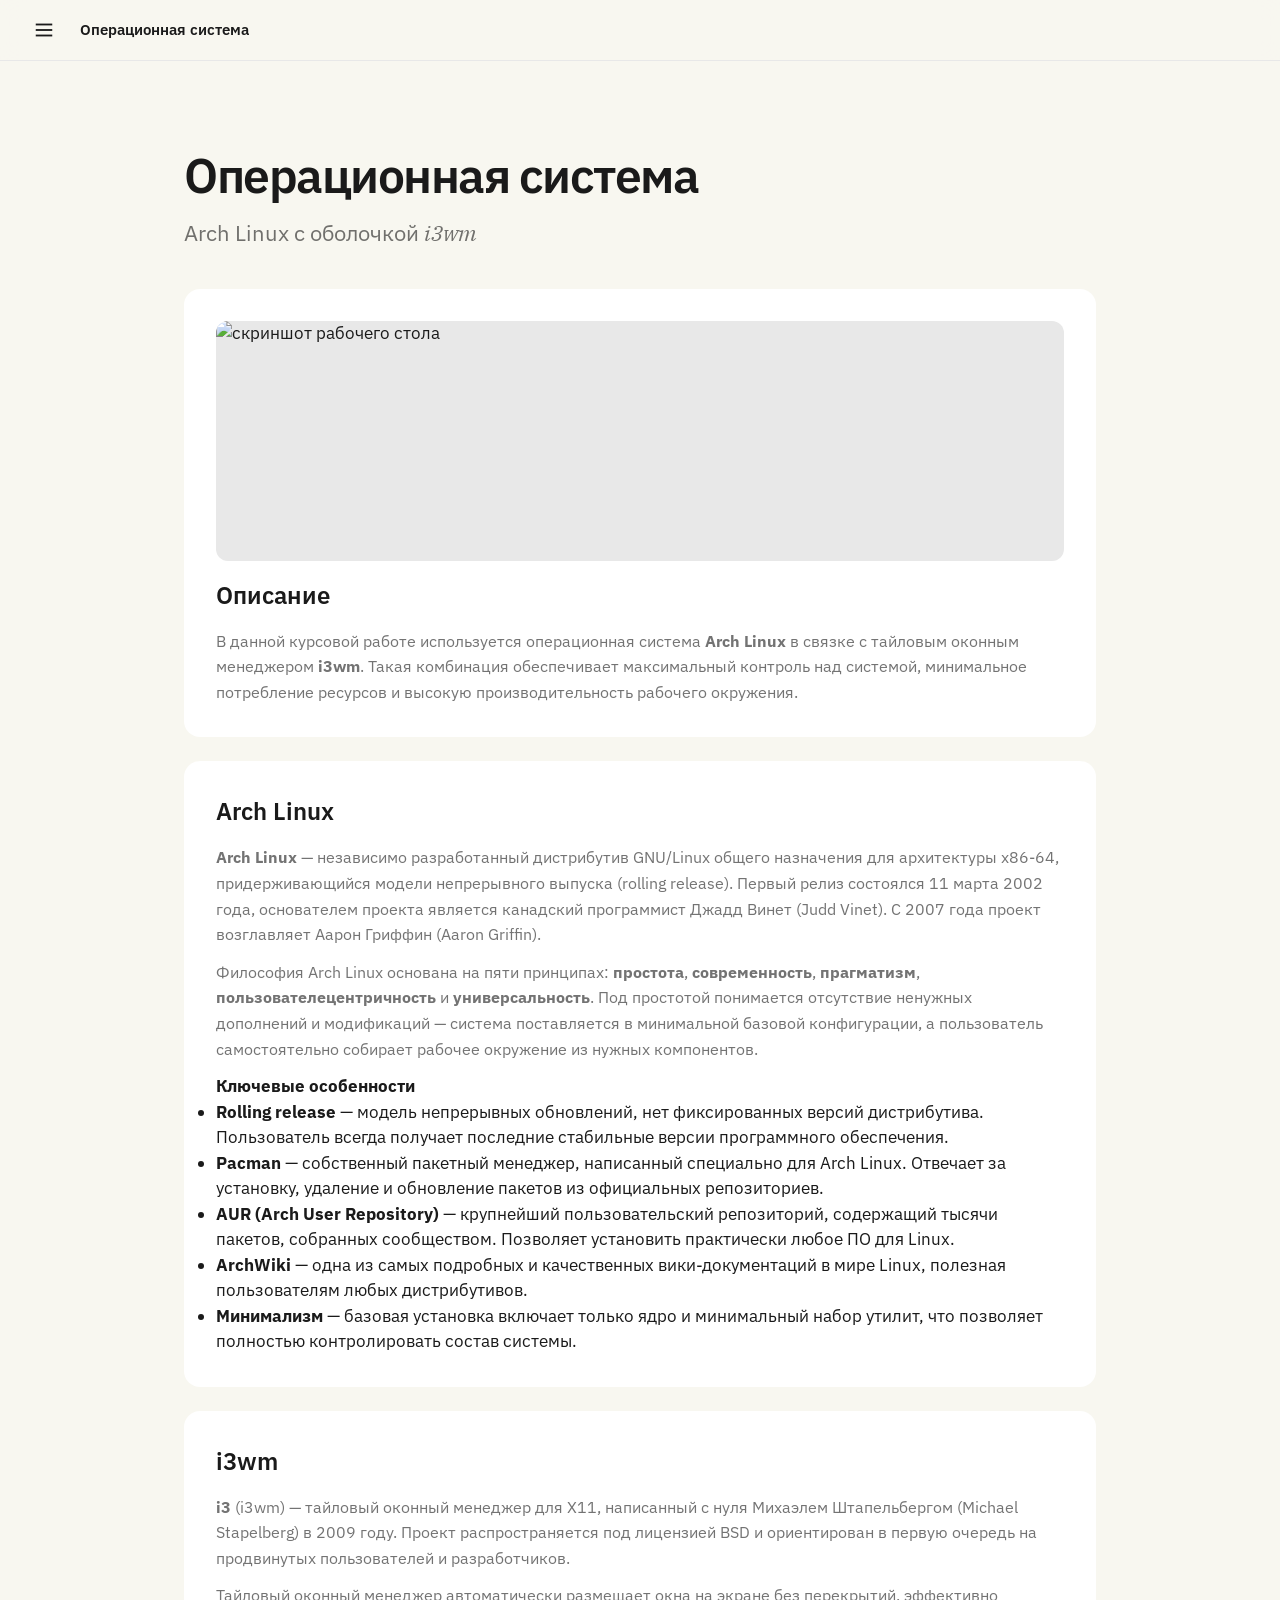
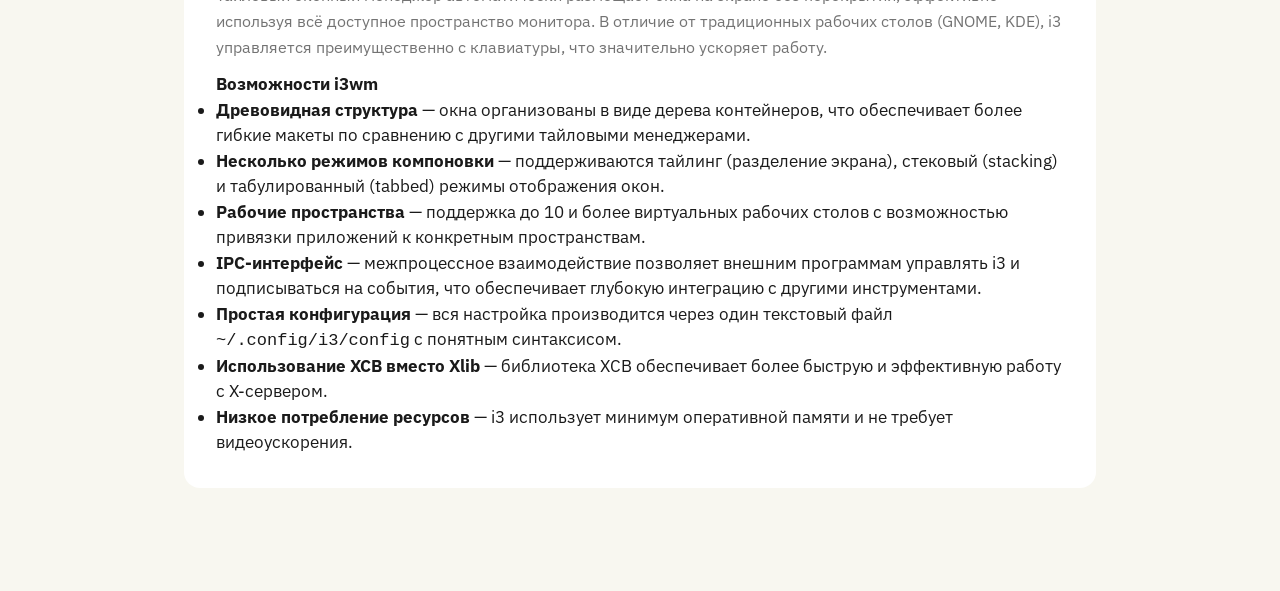
==== site/os.html @ 6e893426 "init" ====
<!DOCTYPE html>
<html lang="ru">
<head>
  <meta charset="UTF-8">
  <meta name="viewport" content="width=device-width, initial-scale=1.0">
  <title>Операционная система — Системное ПО</title>
  <link rel="stylesheet" href="css/style.css">
</head>
<body>

<input type="checkbox" id="sidebar-toggle" class="sidebar-toggle">
<label for="sidebar-toggle" class="sidebar-overlay"></label>

<nav class="sidebar">
  <label for="sidebar-toggle" class="sidebar__close">
    <svg viewBox="0 0 24 24" fill="none" stroke="currentColor" stroke-width="2"><line x1="18" y1="6" x2="6" y2="18"/><line x1="6" y1="6" x2="18" y2="18"/></svg>
  </label>
  <div class="sidebar__logo">Операционные системы</div>
  <div class="sidebar__subtitle">Курсовая работа</div>
  <ul class="sidebar__nav">
    <li><a href="index.html">Главная</a></li>
    <li><a href="os.html" class="active">Операционная система</a></li>
    <li><a href="disk.html">Разметка диска</a></li>
    <li><a href="topic1.html">Защита информации</a></li>
    <li><a href="topic2.html">Диагностика и мониторинг</a></li>
  </ul>
</nav>

<header class="topbar">
  <div class="topbar__inner">
    <label for="sidebar-toggle" class="topbar__menu-btn">
      <svg viewBox="0 0 24 24" fill="none" stroke="currentColor" stroke-width="2"><line x1="3" y1="6" x2="21" y2="6"/><line x1="3" y1="12" x2="21" y2="12"/><line x1="3" y1="18" x2="21" y2="18"/></svg>
    </label>
    <span class="topbar__title">Операционная система</span>
  </div>
</header>

<main class="main">
  <div class="hero">
    <h1 class="hero__title">Операционная система</h1>
    <p class="hero__subtitle">Arch Linux с оболочкой <em>i3wm</em></p>
  </div>

  <div class="content-block">
    <img src="img/placeholder.png" alt="скриншот рабочего стола" class="placeholder-img">
    <h3>Описание</h3>
    <p>В данной курсовой работе используется операционная система <strong>Arch Linux</strong> в связке с тайловым оконным менеджером <strong>i3wm</strong>. Такая комбинация обеспечивает максимальный контроль над системой, минимальное потребление ресурсов и высокую производительность рабочего окружения.</p>
  </div>

  <section id="arch">
  <div class="content-block">
    <h3>Arch Linux</h3>
    <p><strong>Arch Linux</strong> — независимо разработанный дистрибутив GNU/Linux общего назначения для архитектуры x86-64, придерживающийся модели непрерывного выпуска (rolling release). Первый релиз состоялся 11 марта 2002 года, основателем проекта является канадский программист Джадд Винет (Judd Vinet). С 2007 года проект возглавляет Аарон Гриффин (Aaron Griffin).</p>
    <p>Философия Arch Linux основана на пяти принципах: <strong>простота</strong>, <strong>современность</strong>, <strong>прагматизм</strong>, <strong>пользователецентричность</strong> и <strong>универсальность</strong>. Под простотой понимается отсутствие ненужных дополнений и модификаций — система поставляется в минимальной базовой конфигурации, а пользователь самостоятельно собирает рабочее окружение из нужных компонентов.</p>
    <h4>Ключевые особенности</h4>
    <ul>
      <li><strong>Rolling release</strong> — модель непрерывных обновлений, нет фиксированных версий дистрибутива. Пользователь всегда получает последние стабильные версии программного обеспечения.</li>
      <li><strong>Pacman</strong> — собственный пакетный менеджер, написанный специально для Arch Linux. Отвечает за установку, удаление и обновление пакетов из официальных репозиториев.</li>
      <li><strong>AUR (Arch User Repository)</strong> — крупнейший пользовательский репозиторий, содержащий тысячи пакетов, собранных сообществом. Позволяет установить практически любое ПО для Linux.</li>
      <li><strong>ArchWiki</strong> — одна из самых подробных и качественных вики-документаций в мире Linux, полезная пользователям любых дистрибутивов.</li>
      <li><strong>Минимализм</strong> — базовая установка включает только ядро и минимальный набор утилит, что позволяет полностью контролировать состав системы.</li>
    </ul>
  </div>
  </section>

  <section id="i3wm">
  <div class="content-block">
    <h3>i3wm</h3>
    <p><strong>i3</strong> (i3wm) — тайловый оконный менеджер для X11, написанный с нуля Михаэлем Штапельбергом (Michael Stapelberg) в 2009 году. Проект распространяется под лицензией BSD и ориентирован в первую очередь на продвинутых пользователей и разработчиков.</p>
    <p>Тайловый оконный менеджер автоматически размещает окна на экране без перекрытий, эффективно используя всё доступное пространство монитора. В отличие от традиционных рабочих столов (GNOME, KDE), i3 управляется преимущественно с клавиатуры, что значительно ускоряет работу.</p>
    <h4>Возможности i3wm</h4>
    <ul>
      <li><strong>Древовидная структура</strong> — окна организованы в виде дерева контейнеров, что обеспечивает более гибкие макеты по сравнению с другими тайловыми менеджерами.</li>
      <li><strong>Несколько режимов компоновки</strong> — поддерживаются тайлинг (разделение экрана), стековый (stacking) и табулированный (tabbed) режимы отображения окон.</li>
      <li><strong>Рабочие пространства</strong> — поддержка до 10 и более виртуальных рабочих столов с возможностью привязки приложений к конкретным пространствам.</li>
      <li><strong>IPC-интерфейс</strong> — межпроцессное взаимодействие позволяет внешним программам управлять i3 и подписываться на события, что обеспечивает глубокую интеграцию с другими инструментами.</li>
      <li><strong>Простая конфигурация</strong> — вся настройка производится через один текстовый файл <code>~/.config/i3/config</code> с понятным синтаксисом.</li>
      <li><strong>Использование XCB вместо Xlib</strong> — библиотека XCB обеспечивает более быструю и эффективную работу с X-сервером.</li>
      <li><strong>Низкое потребление ресурсов</strong> — i3 использует минимум оперативной памяти и не требует видеоускорения.</li>
    </ul>
  </div>
  </section>
</main>

</body>
</html>
---- site/css/style.css ----
@import url('https://fonts.googleapis.com/css2?family=IBM+Plex+Sans:ital,wght@0,400;0,500;0,600;0,700;1,400&family=IBM+Plex+Serif:ital,wght@0,400;1,400&display=swap');

*,
*::before,
*::after {
  margin: 0;
  padding: 0;
  box-sizing: border-box;
}

:root {
  --color-bg: #f8f7f0;
  --color-white: #ffffff;
  --color-black: #000000;
  --color-blue: #d3f7fa;
  --color-green: #c9f4d2;
  --color-yellow: #fff3cd;
  --color-orange: #ea8b0e;
  --color-purple: #999a86;
  --color-gray: #e8e8e8;
  --color-text: #1a1a1a;
  --color-text-muted: rgba(0, 0, 0, 0.55);
  --font-main: 'IBM Plex Sans', sans-serif;
  --font-serif: 'IBM Plex Serif', serif;
  --sidebar-width: 280px;
  --content-max: 960px;
}

html {
  scroll-behavior: smooth;
}

body {
  font-family: var(--font-main);
  font-size: 17px;
  line-height: 1.5;
  color: var(--color-text);
  background: var(--color-bg);
}

a {
  color: var(--color-purple);
  text-decoration: none;
  transition: color 0.2s;
}

a:hover {
  color: var(--color-orange);
}

img {
  max-width: 100%;
  height: auto;
  display: block;
}

.sidebar-overlay {
  position: fixed;
  inset: 0;
  background: rgba(0, 0, 0, 0.4);
  z-index: 90;
  opacity: 0;
  visibility: hidden;
  transition: opacity 0.3s, visibility 0.3s;
}

.sidebar-toggle:checked ~ .sidebar-overlay {
  opacity: 1;
  visibility: visible;
}

.sidebar {
  position: fixed;
  top: 0;
  left: 0;
  width: var(--sidebar-width);
  height: 100vh;
  background: var(--color-white);
  z-index: 100;
  transform: translateX(-100%);
  transition: transform 0.3s ease;
  display: flex;
  flex-direction: column;
  padding: 32px 24px;
  overflow-y: auto;
}

.sidebar-toggle:checked ~ .sidebar {
  transform: translateX(0);
}

.sidebar-toggle {
  display: none;
}

.sidebar__logo {
  font-size: 20px;
  font-weight: 600;
  margin-bottom: 8px;
  color: var(--color-text);
}

.sidebar__subtitle {
  font-size: 13px;
  color: var(--color-text-muted);
  margin-bottom: 32px;
  line-height: 1.4;
}

.sidebar__nav {
  list-style: none;
  display: flex;
  flex-direction: column;
  gap: 4px;
}

.sidebar__nav li a {
  display: block;
  padding: 10px 14px;
  border-radius: 8px;
  font-size: 15px;
  font-weight: 500;
  color: var(--color-text);
  transition: background 0.2s, color 0.2s;
}

.sidebar__nav li a:hover {
  background: var(--color-bg);
  color: var(--color-purple);
}

.sidebar__nav li a.active {
  background: var(--color-black);
  color: var(--color-white);
}

.sidebar__close {
  position: absolute;
  top: 24px;
  right: 20px;
  width: 32px;
  height: 32px;
  cursor: pointer;
  display: flex;
  align-items: center;
  justify-content: center;
  border-radius: 6px;
  transition: background 0.2s;
}

.sidebar__close:hover {
  background: var(--color-bg);
}

.sidebar__close svg {
  width: 20px;
  height: 20px;
}

.topbar {
  position: sticky;
  top: 0;
  z-index: 50;
  background: rgba(248, 247, 240, 0.9);
  backdrop-filter: blur(12px);
  border-bottom: 1px solid var(--color-gray);
  padding: 0 24px;
}

.topbar__inner {
  height: 60px;
  display: flex;
  align-items: center;
  gap: 16px;
}

.topbar__menu-btn {
  width: 40px;
  height: 40px;
  cursor: pointer;
  display: flex;
  align-items: center;
  justify-content: center;
  border-radius: 8px;
  transition: background 0.2s;
  flex-shrink: 0;
}

.topbar__menu-btn:hover {
  background: var(--color-gray);
}

.topbar__menu-btn svg {
  width: 22px;
  height: 22px;
}

.topbar__title {
  font-size: 15px;
  font-weight: 600;
  white-space: nowrap;
  overflow: hidden;
  text-overflow: ellipsis;
}

.main {
  max-width: var(--content-max);
  margin: 0 auto;
  padding: 40px 24px 80px;
}

.hero {
  padding: 48px 0 40px;
}

.hero__title {
  font-size: 48px;
  font-weight: 600;
  line-height: 1.1;
  letter-spacing: -1.5px;
  margin-bottom: 16px;
}

.hero__subtitle {
  font-size: 22px;
  font-weight: 400;
  color: var(--color-text-muted);
  line-height: 1.4;
  max-width: 600px;
}

.hero__subtitle em {
  font-family: var(--font-serif);
  font-style: italic;
}

.profile {
  display: flex;
  align-items: center;
  gap: 24px;
  padding: 32px;
  background: var(--color-white);
  border-radius: 16px;
  margin-bottom: 40px;
}

.profile__photo {
  width: 150px;
  height: 150px;
  border-radius: 50%;
  background: white;
  flex-shrink: 0;
  display: flex;
  align-items: center;
  justify-content: center;
  font-size: 13px;
  color: var(--color-text-muted);
  overflow: hidden;
}

.profile__photo img {
  width: 114px;
  height: 100%;
  object-fit: cover;
}

.profile__info h2 {
  font-size: 24px;
  font-weight: 600;
  margin-bottom: 6px;
}

.profile__info p {
  font-size: 16px;
  color: var(--color-text-muted);
  line-height: 1.5;
}

.section-grid {
  display: grid;
  grid-template-columns: repeat(2, 1fr);
  gap: 20px;
  margin-bottom: 40px;
}

.card {
  background: var(--color-white);
  border-radius: 16px;
  padding: 28px 24px;
  transition: transform 0.2s, box-shadow 0.2s;
  display: flex;
  flex-direction: column;
  text-decoration: none;
  color: var(--color-text);
}

.card:hover {
  transform: translateY(-4px);
  box-shadow: 0 12px 32px rgba(0, 0, 0, 0.08);
  color: var(--color-text);
}

.card--blue { background: var(--color-blue); }
.card--green { background: var(--color-green); }
.card--yellow { background: var(--color-yellow); }

.card__icon {
  width: 48px;
  height: 48px;
  border-radius: 12px;
  background: rgba(0, 0, 0, 0.06);
  margin-bottom: 16px;
  display: flex;
  align-items: center;
  justify-content: center;
  font-size: 22px;
}

.card__title {
  font-size: 20px;
  font-weight: 600;
  margin-bottom: 8px;
  line-height: 1.3;
  color: var(--color-text);
  text-decoration: none;
}

.card__title:hover {
  color: var(--color-purple);
}

.card__desc {
  font-size: 15px;
  color: var(--color-text-muted);
  line-height: 1.5;
  display: flex;
  flex-wrap: wrap;
  gap: 6px;
  margin-top: auto;
}

.card__btn {
  display: inline-block;
  padding: 4px 12px;
  border-radius: 6px;
  background: rgba(0, 0, 0, 0.06);
  font-size: 13px;
  font-weight: 500;
  color: var(--color-text);
  transition: background 0.2s, transform 0.15s;
}

.card__btn:hover {
  transform: scale(1.05);
}

.card__btn--blue {
  background: #bde0fe;
  color: #1d3557;
}

.card__btn--green {
  background: #b7e4c7;
  color: #1b4332;
}

.card__btn--orange {
  background: #ffd6a5;
  color: #6b3a00;
}

.card__btn--purple {
  background: #d0bfff;
  color: #2b1a6e;
}

.card__btn--pink {
  background: #ffc8dd;
  color: #6b2040;
}

.card__btn--teal {
  background: #99e2d0;
  color: #0b4f3e;
}

.card__btn--red {
  background: #ffb3b3;
  color: #7a1a1a;
}

.card__btn--yellow {
  background: #ffe066;
  color: #5c4800;
}

.card__icon img {
  width: 28px;
  height: 28px;
  object-fit: contain;
}

.section {
  margin-bottom: 48px;
}

.section__title {
  font-size: 36px;
  font-weight: 600;
  line-height: 1.15;
  letter-spacing: -1px;
  margin-bottom: 12px;
}

.section__desc {
  font-size: 18px;
  color: var(--color-text-muted);
  line-height: 1.5;
  margin-bottom: 24px;
  max-width: 700px;
}

.local-nav {
  display: flex;
  gap: 8px;
  flex-wrap: wrap;
  margin-bottom: 32px;
  padding: 6px;
  background: var(--color-white);
  border-radius: 12px;
  width: fit-content;
}

.local-nav a {
  padding: 8px 18px;
  border-radius: 8px;
  font-size: 14px;
  font-weight: 500;
  color: var(--color-text);
  transition: background 0.2s, color 0.2s;
}

.local-nav a:hover {
  background: var(--color-bg);
}

.local-nav a.active {
  background: var(--color-black);
  color: var(--color-white);
}

.page-with-sidenav {
  display: grid;
  grid-template-columns: 160px 1fr;
  gap: 32px;
  align-items: start;
}

.local-nav--side {
  position: sticky;
  top: 76px;
  flex-direction: column;
  width: auto;
  margin-bottom: 0;
  padding: 12px 8px;
  align-self: start;
}

.local-nav--side a {
  padding: 8px 14px;
  font-size: 13px;
  white-space: nowrap;
  border-left: 3px solid transparent;
  border-radius: 0 8px 8px 0;
  transition: background 0.3s, color 0.3s, border-color 0.3s;
}

.local-nav--side a.active {
  background: var(--color-black);
  color: var(--color-white);
  border-left-color: var(--color-orange);
}

.local-nav--side a:not(.active):hover {
  background: var(--color-gray);
  border-left-color: var(--color-gray);
}

.page-content {
  min-width: 0;
}

@media (max-width: 768px) {
  .page-with-sidenav {
    grid-template-columns: 1fr;
  }

  .local-nav--side {
    position: static;
    flex-direction: row;
    flex-wrap: wrap;
  }
}

.content-block {
  background: var(--color-white);
  border-radius: 16px;
  padding: 32px;
  margin-bottom: 24px;
}

.content-block h3 {
  font-size: 24px;
  font-weight: 600;
  margin-bottom: 16px;
}

.content-block p {
  font-size: 16px;
  line-height: 1.6;
  color: var(--color-text-muted);
  margin-bottom: 12px;
}

.content-block p:last-child {
  margin-bottom: 0;
}

.placeholder-img {
  width: 100%;
  min-height: 240px;
  background: var(--color-gray);
  border-radius: 12px;
  object-fit: cover;
  margin-bottom: 16px;
}

.placeholder-img--sm {
  min-height: 160px;
}

.two-col {
  display: grid;
  grid-template-columns: 1fr 1fr;
  gap: 24px;
  margin-bottom: 24px;
}

.info-row {
  display: flex;
  gap: 12px;
  align-items: baseline;
  padding: 10px 0;
  border-bottom: 1px solid var(--color-gray);
  font-size: 15px;
}

.info-row__label {
  font-weight: 600;
  white-space: nowrap;
  min-width: 140px;
}

.info-row__value {
  color: var(--color-text-muted);
}

.pros-cons {
  display: grid;
  grid-template-columns: 1fr 1fr;
  gap: 20px;
  margin-top: 16px;
}

.pros-cons__col h4 {
  font-size: 16px;
  font-weight: 600;
  margin-bottom: 8px;
}

.pros-cons__col ul {
  list-style: none;
  font-size: 15px;
  color: var(--color-text-muted);
}

.pros-cons__col ul li {
  padding: 4px 0;
  padding-left: 20px;
  position: relative;
}

.pros-cons__col ul li::before {
  position: absolute;
  left: 0;
}

.pros-cons__col--plus ul li::before {
  content: '+';
  color: #2ecc71;
  font-weight: 700;
}

.pros-cons__col--minus ul li::before {
  content: '−';
  color: #e74c3c;
  font-weight: 700;
}

.experiment {
  padding: 20px 24px;
  background: var(--color-bg);
  border-radius: 12px;
  margin-bottom: 12px;
}

.experiment__num {
  font-size: 13px;
  font-weight: 600;
  text-transform: uppercase;
  letter-spacing: 0.5px;
  color: var(--color-purple);
  margin-bottom: 4px;
}

.experiment__title {
  font-size: 17px;
  font-weight: 600;
  margin-bottom: 8px;
}

.experiment__body {
  font-size: 15px;
  color: var(--color-text-muted);
  line-height: 1.6;
}

.conclusion-block {
  background: var(--color-green);
  border-radius: 16px;
  padding: 32px;
  margin-top: 32px;
}

.conclusion-block h3 {
  font-size: 22px;
  font-weight: 600;
  margin-bottom: 12px;
}

.conclusion-block p {
  font-size: 16px;
  line-height: 1.6;
  color: var(--color-text-muted);
}

.disk-table {
  width: 100%;
  border-collapse: collapse;
  font-size: 15px;
  margin-top: 16px;
}

.disk-table th,
.disk-table td {
  text-align: left;
  padding: 12px 16px;
  border-bottom: 1px solid var(--color-gray);
}

.disk-table th {
  font-weight: 600;
  font-size: 13px;
  text-transform: uppercase;
  letter-spacing: 0.5px;
  color: var(--color-text-muted);
}

.disk-table td {
  color: var(--color-text);
}

@media (max-width: 768px) {
  .hero__title {
    font-size: 32px;
  }

  .hero__subtitle {
    font-size: 18px;
  }

  .profile {
    flex-direction: column;
    text-align: center;
  }

  .section__title {
    font-size: 28px;
  }

  .two-col {
    grid-template-columns: 1fr;
  }

  .pros-cons {
    grid-template-columns: 1fr;
  }

  .section-grid {
    grid-template-columns: 1fr;
  }
}
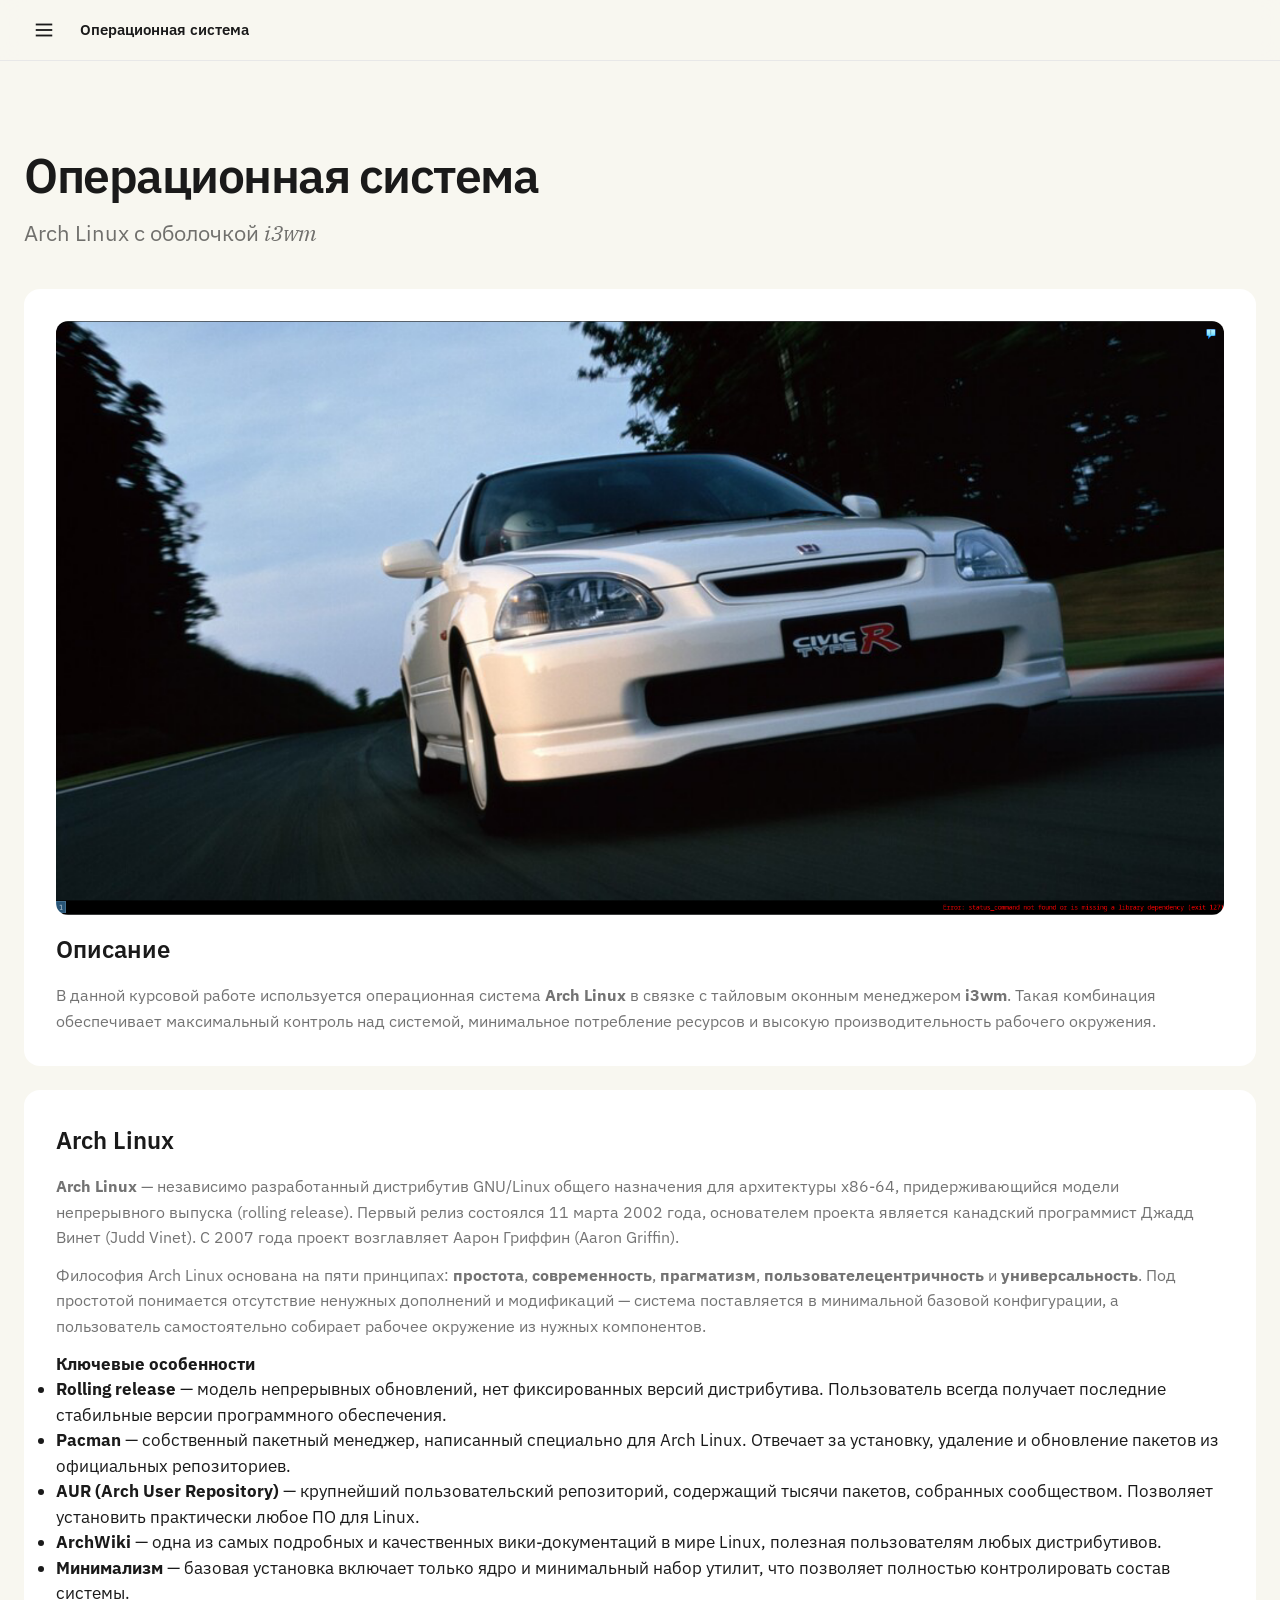
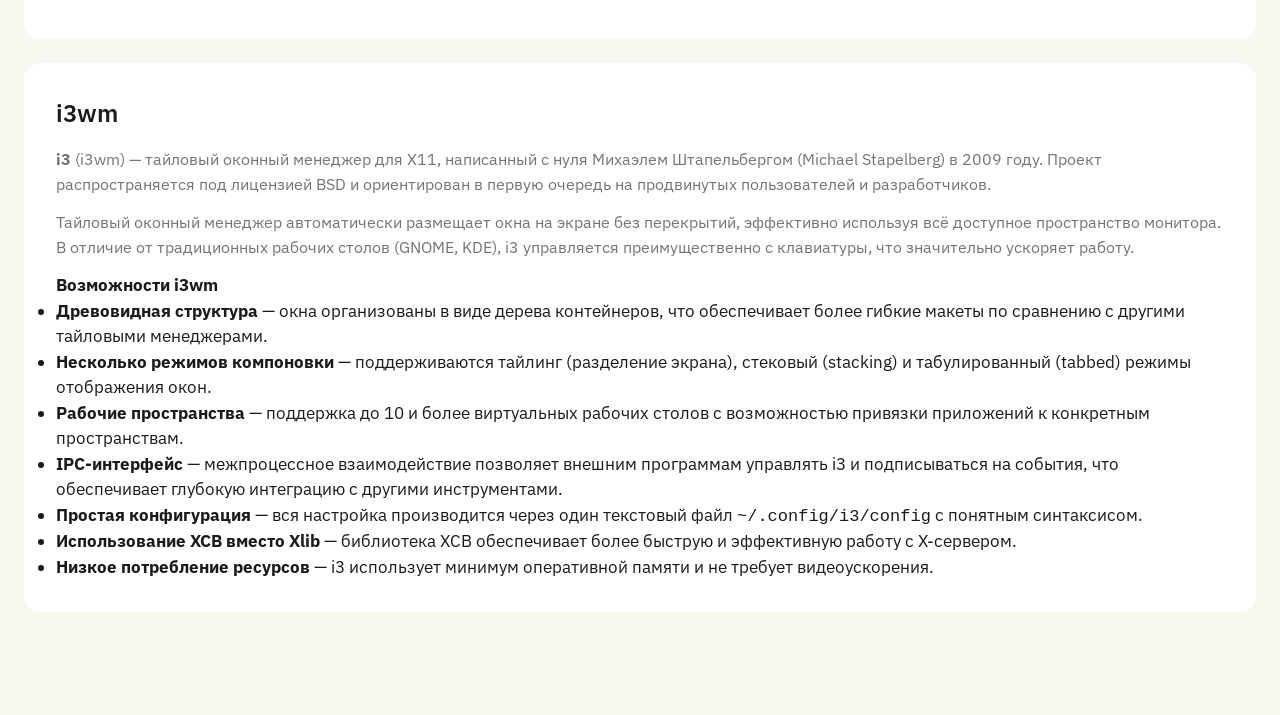
==== commit a98d034a: "презентация" ====
--- a/site/os.html
+++ b/site/os.html
@@ -42,7 +42,7 @@
   </div>
 
   <div class="content-block">
-    <img src="img/placeholder.png" alt="скриншот рабочего стола" class="placeholder-img">
+    <img src="static/img/os/desktop.png" alt="скриншот рабочего стола" class="placeholder-img">
     <h3>Описание</h3>
     <p>В данной курсовой работе используется операционная система <strong>Arch Linux</strong> в связке с тайловым оконным менеджером <strong>i3wm</strong>. Такая комбинация обеспечивает максимальный контроль над системой, минимальное потребление ресурсов и высокую производительность рабочего окружения.</p>
   </div>
--- a/site/css/style.css
+++ b/site/css/style.css
@@ -23,7 +23,7 @@
   --font-main: 'IBM Plex Sans', sans-serif;
   --font-serif: 'IBM Plex Serif', serif;
   --sidebar-width: 280px;
-  --content-max: 960px;
+  --content-max: 1280px;
 }
 
 html {
@@ -451,7 +451,7 @@
 
 .page-with-sidenav {
   display: grid;
-  grid-template-columns: 160px 1fr;
+  grid-template-columns: 180px 1fr;
   gap: 32px;
   align-items: start;
 }
@@ -527,15 +527,32 @@
 }
 
 .placeholder-img {
+  display: block;
+  width: 100%;
+  max-width: 100%;
+  max-height: 800px;
+  height: auto;
+  background: rgba(0, 0, 0, 0.04);
+  border-radius: 12px;
+  margin: 0 auto 16px;
+  object-fit: contain;
+}
+
+.placeholder-img--sm {
+  max-height: 600px;
+}
+
+.placeholder-img:not([src]),
+.placeholder-img[src=""],
+.placeholder-img[src*="placeholder"] {
   width: 100%;
   min-height: 240px;
   background: var(--color-gray);
-  border-radius: 12px;
-  object-fit: cover;
-  margin-bottom: 16px;
-}
-
-.placeholder-img--sm {
+}
+
+.placeholder-img--sm:not([src]),
+.placeholder-img--sm[src=""],
+.placeholder-img--sm[src*="placeholder"] {
   min-height: 160px;
 }
 
@@ -654,6 +671,87 @@
   color: var(--color-text-muted);
 }
 
+.slider {
+  background: var(--color-white);
+  border-radius: 16px;
+  padding: 24px;
+  display: flex;
+  flex-direction: column;
+  gap: 16px;
+  align-items: center;
+}
+
+.slider__viewport {
+  width: 100%;
+  background: var(--color-bg);
+  border-radius: 12px;
+  overflow: hidden;
+  display: flex;
+  justify-content: center;
+  align-items: center;
+}
+
+.slider__img {
+  width: 100%;
+  height: auto;
+  max-height: 720px;
+  object-fit: contain;
+  display: block;
+}
+
+.slider__controls {
+  display: flex;
+  align-items: center;
+  gap: 16px;
+}
+
+.slider__btn {
+  width: 44px;
+  height: 44px;
+  border-radius: 50%;
+  border: none;
+  background: var(--color-black);
+  color: var(--color-white);
+  font-size: 22px;
+  cursor: pointer;
+  transition: background 0.2s, transform 0.15s;
+  display: flex;
+  align-items: center;
+  justify-content: center;
+  line-height: 1;
+}
+
+.slider__btn:hover {
+  background: var(--color-orange);
+  transform: scale(1.05);
+}
+
+.slider__counter {
+  font-size: 15px;
+  font-weight: 600;
+  min-width: 70px;
+  text-align: center;
+  color: var(--color-text-muted);
+}
+
+.slider__download {
+  display: inline-block;
+  padding: 10px 22px;
+  background: var(--color-orange);
+  color: var(--color-white);
+  border-radius: 999px;
+  font-size: 14px;
+  font-weight: 600;
+  text-decoration: none;
+  transition: background 0.2s, transform 0.15s;
+}
+
+.slider__download:hover {
+  background: var(--color-text);
+  color: var(--color-white);
+  transform: translateY(-2px);
+}
+
 .disk-table {
   width: 100%;
   border-collapse: collapse;
